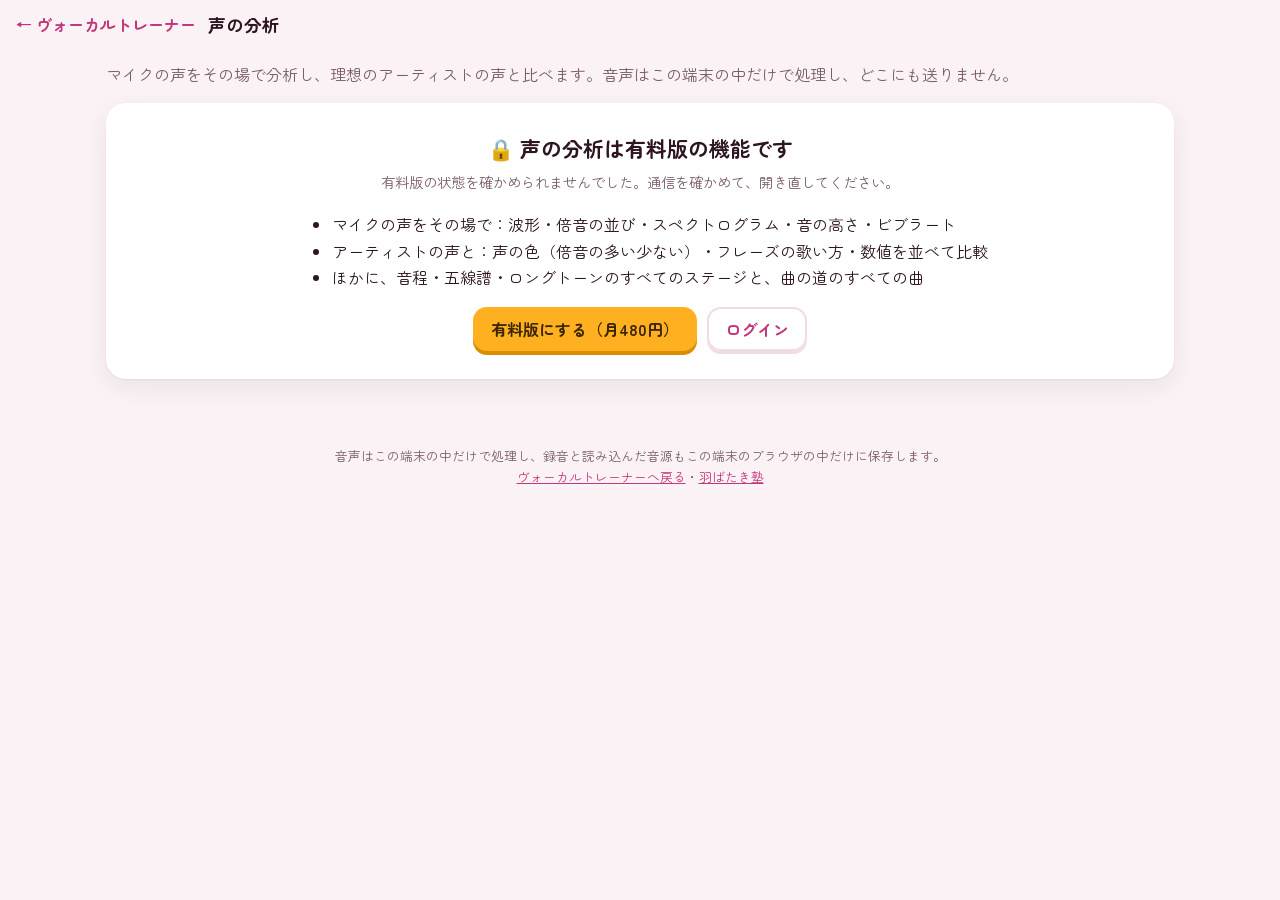
==== analyzer/index.html @ 4ff5904a "feat: 声の分析ページ（有料版）を追加 - マイクの声をその場で：波形・倍音の並び・スペクトログラム・音の高さ・明るさ・響き・倍音のきれいさ・ビブラート - アーティストの音源と自分の録音を比べる" ====
<!doctype html>
<html lang="ja">
<head>
<meta charset="utf-8">
<meta name="viewport" content="width=device-width, initial-scale=1">
<title>声の分析｜ヴォーカルトレーナー</title>
<meta name="description" content="マイクの声をその場で分析（波形・倍音・スペクトログラム・音の高さ・ビブラート）し、理想のアーティストの声と比べられます。音声はこの端末の中だけで処理します。">
<link rel="canonical" href="https://vocal-trainer.habatakijuku.com/analyzer/">
<meta name="robots" content="noindex">
<link rel="icon" href="data:image/svg+xml,%3Csvg xmlns='http://www.w3.org/2000/svg' viewBox='0 0 40 40'%3E%3Crect width='40' height='40' rx='12' fill='%23c2367a'/%3E%3Crect x='15' y='7' width='10' height='17' rx='5' fill='%23fff'/%3E%3Cpath d='M11 19a9 9 0 0 0 18 0M20 28v5M15 33h10' fill='none' stroke='%23fff' stroke-width='2.6' stroke-linecap='round'/%3E%3C/svg%3E">
<link rel="preconnect" href="https://fonts.googleapis.com">
<link href="https://fonts.googleapis.com/css2?family=Zen+Maru+Gothic:wght@500;700&display=swap" rel="stylesheet">
<style>
:root {
  --bg: #fbf2f6; --paper: #fff; --ink: #2d1622; --muted: #7a5d6b; --line: #f0dce6;
  --accent: #c2367a; --accent-dark: #93205a; --accent-soft: #fbe5ef; --accent-bright: #ff7ab8;
  --gold: #ffb020; --gold-dark: #d98e00; --ok: #16a34a; --ng: #e5484d;
  --panel: #1b0d15; --panel2: #2b1521; --pink: #ff7ab8; --cyan: #5ad1e6; --p-ink: #fff1f7; --p-muted: #c5a2b4;
  --shadow: 0 1px 2px rgba(45, 22, 34, .06), 0 8px 24px rgba(45, 22, 34, .07);
}
* { box-sizing: border-box; }
body { margin: 0; background: var(--bg); color: var(--ink); font-family: "Zen Maru Gothic", "Hiragino Maru Gothic ProN", "Yu Gothic", sans-serif; font-size: 16px; line-height: 1.65; overflow-x: hidden; }
a { color: var(--accent); }
[hidden] { display: none !important; }
button { font: inherit; font-weight: 700; cursor: pointer; border: 0; color: #fff; background: var(--accent); border-radius: 14px; padding: 9px 18px; box-shadow: 0 4px 0 var(--accent-dark); transition: transform .06s, box-shadow .06s; }
button:active:not(:disabled) { transform: translateY(3px); box-shadow: 0 1px 0 var(--accent-dark); }
button:disabled { opacity: .5; cursor: not-allowed; }
button.ghost { background: var(--paper); color: var(--accent); box-shadow: 0 0 0 2px var(--line) inset, 0 3px 0 var(--line); }
button.gold { background: var(--gold); color: #3a2600; box-shadow: 0 4px 0 var(--gold-dark); }
button.rec { background: var(--ng); box-shadow: 0 4px 0 #a62d31; }
button:focus-visible, select:focus-visible, input:focus-visible { outline: 3px solid var(--gold); outline-offset: 2px; }
select, input[type="number"], input[type="text"] { font: inherit; padding: 7px 10px; border-radius: 12px; border: 2px solid var(--line); background: #fff; color: var(--ink); }
input[type="range"] { accent-color: var(--accent); }
.topbar { position: sticky; top: 0; z-index: 20; display: flex; align-items: center; gap: 12px; padding: 10px 16px; background: rgba(251, 242, 246, .92); backdrop-filter: blur(10px); }
.topbar a.back { text-decoration: none; font-weight: 700; }
.topbar h1 { margin: 0; font-size: 1.1rem; flex: 1; }
.page { max-width: 1100px; margin: 0 auto; padding: 8px 16px 40px; }
.lead { color: var(--muted); margin: 4px 0 16px; }
.card { background: var(--paper); border-radius: 20px; box-shadow: var(--shadow); padding: 16px; margin-bottom: 16px; }
.card h2 { margin: 0 0 4px; font-size: 1.15rem; }
.card > p { margin: 0 0 10px; font-size: .9rem; color: var(--muted); }
.row { display: flex; gap: 10px; flex-wrap: wrap; align-items: center; }
.note { font-size: .82rem; color: var(--muted); margin: 6px 0 0; }
.warn { background: #fff7e0; border-radius: 12px; padding: 8px 12px; font-size: .86rem; }
/* 黒い計器の面 */
.dark { background: var(--panel); color: var(--p-ink); border-radius: 18px; padding: 12px; }
.grid2 { display: grid; grid-template-columns: minmax(0, 1fr) minmax(0, 1fr); gap: 12px; }
@media (max-width: 760px) { .grid2 { grid-template-columns: minmax(0, 1fr); } }
.viz { background: var(--panel2); border-radius: 14px; padding: 8px 10px 10px; min-width: 0; }
.viz h3 { margin: 0 0 4px; font-size: .9rem; display: flex; gap: 8px; align-items: baseline; }
.viz h3 small { font-weight: 500; color: var(--p-muted); font-size: .76rem; }
.viz canvas { width: 100%; height: 170px; display: block; border-radius: 8px; background: #12070d; }
.viz.tall canvas { height: 220px; }
.metrics { display: grid; grid-template-columns: repeat(6, minmax(0, 1fr)); gap: 8px; margin-top: 12px; }
@media (max-width: 900px) { .metrics { grid-template-columns: repeat(3, minmax(0, 1fr)); } }
@media (max-width: 480px) { .metrics { grid-template-columns: repeat(2, minmax(0, 1fr)); } }
.m { background: var(--panel2); border-radius: 12px; padding: 8px 10px; }
.m b { display: block; font-size: 1.35rem; font-variant-numeric: tabular-nums; line-height: 1.2; }
.m span { font-size: .78rem; color: var(--p-muted); display: block; }
.m small { font-size: .72rem; color: var(--p-muted); }
.live-bar { display: flex; gap: 10px; align-items: center; flex-wrap: wrap; margin-bottom: 10px; }
.live-bar .st { font-size: .85rem; color: var(--p-muted); }
.clips { display: grid; gap: 6px; margin-top: 8px; }
.clip { display: flex; gap: 8px; align-items: center; background: var(--bg); border-radius: 12px; padding: 6px 10px; font-size: .9rem; }
.clip.on { box-shadow: 0 0 0 2px var(--accent) inset; }
.clip .nm { flex: 1; min-width: 0; overflow: hidden; text-overflow: ellipsis; white-space: nowrap; }
.clip button { padding: 4px 10px; font-size: .82rem; border-radius: 10px; box-shadow: none; }
.overview { width: 100%; height: 90px; display: block; border-radius: 10px; background: #12070d; cursor: crosshair; touch-action: none; }
.sel-row { display: flex; gap: 8px; align-items: center; flex-wrap: wrap; margin-top: 8px; font-size: .9rem; }
.sel-row input[type="number"] { width: 90px; }
.tbl-wrap { overflow-x: auto; margin-top: 12px; }
@media (max-width: 560px) { table.cmp td.num { white-space: normal; } table.cmp { font-size: .84rem; } }
table.cmp { width: 100%; border-collapse: collapse; font-size: .92rem; }
table.cmp th, table.cmp td { padding: 7px 8px; border-bottom: 1px solid var(--line); text-align: left; vertical-align: top; }
table.cmp td.num { font-variant-numeric: tabular-nums; white-space: nowrap; }
table.cmp .me { color: var(--accent); font-weight: 700; }
table.cmp .ar { color: #0f7f93; font-weight: 700; }
.legend { display: flex; gap: 14px; font-size: .82rem; color: var(--p-muted); margin-top: 6px; flex-wrap: wrap; }
.legend i { display: inline-block; width: 18px; height: 4px; border-radius: 2px; vertical-align: middle; margin-right: 4px; }
.bands { display: grid; grid-template-columns: repeat(4, minmax(0, 1fr)); gap: 8px; margin-top: 10px; }
@media (max-width: 560px) { .bands { grid-template-columns: repeat(2, minmax(0, 1fr)); } }
.band { background: var(--panel2); border-radius: 12px; padding: 8px 10px; font-size: .82rem; color: var(--p-muted); }
.band b { display: block; color: var(--p-ink); font-size: 1rem; }
.gate { text-align: center; padding: 28px 16px; }
.gate h2 { font-size: 1.3rem; }
.gate ul { text-align: left; display: inline-block; margin: 8px 0 16px; }
.busy { font-size: .9rem; color: var(--muted); }
footer { text-align: center; font-size: .8rem; color: var(--muted); padding: 10px 16px 40px; }
</style>
</head>
<body>
<header class="topbar">
  <a class="back" href="/">← ヴォーカルトレーナー</a>
  <h1>声の分析</h1>
</header>

<main class="page">
  <p class="lead">マイクの声をその場で分析し、理想のアーティストの声と比べます。音声はこの端末の中だけで処理し、どこにも送りません。</p>

  <!-- 有料版の案内（有料版でないとき） -->
  <section id="gate" class="card gate" hidden>
    <h2>🔒 声の分析は有料版の機能です</h2>
    <p id="gateMsg">有料版（月480円）にすると使えます。</p>
    <ul>
      <li>マイクの声をその場で：波形・倍音の並び・スペクトログラム・音の高さ・ビブラート</li>
      <li>アーティストの声と：声の色（倍音の多い少ない）・フレーズの歌い方・数値を並べて比較</li>
      <li>ほかに、音程・五線譜・ロングトーンのすべてのステージと、曲の道のすべての曲</li>
    </ul>
    <div class="row" style="justify-content:center">
      <button type="button" class="gold" id="gateBuy">有料版にする（月480円）</button>
      <button type="button" class="ghost" id="gateLogin">ログイン</button>
    </div>
  </section>

  <div id="tools" hidden>
    <!-- ① その場の分析 -->
    <section class="card">
      <h2>① 自分の声をその場で見る</h2>
      <p>「あー」と伸ばしたり、歌ったりしてみてください。ヘッドホンを使うと、ほかの音を拾いにくくなります。</p>
      <div class="dark">
        <div class="live-bar">
          <button type="button" id="micBtn">🎤 マイクをオンにする</button>
          <button type="button" class="ghost" id="freezeBtn" disabled>⏸ 止めて見る</button>
          <span class="st" id="micSt">マイクはオフです</span>
        </div>
        <div class="grid2">
          <div class="viz"><h3>波形 <small>声の揺れそのもの。ギザギザが細かいほど倍音や息が多い</small></h3><canvas id="cvWave"></canvas></div>
          <div class="viz"><h3>倍音の並び（スペクトル） <small>山が倍音。高い側の山が強いほど明るい声</small></h3><canvas id="cvSpec"></canvas></div>
          <div class="viz"><h3>スペクトログラム <small>横が時間、縦が高さ。明るい線が倍音</small></h3><canvas id="cvGram"></canvas></div>
          <div class="viz"><h3>音の高さ <small>直近8秒。波打っていればビブラート</small></h3><canvas id="cvPitch"></canvas></div>
        </div>
        <div class="metrics">
          <div class="m"><span>音の高さ</span><b id="mPitch">—</b><small id="mPitchSub">&nbsp;</small></div>
          <div class="m"><span>明るさ</span><b id="mCent">—</b><small>倍音の重心（Hz）</small></div>
          <div class="m"><span>響き</span><b id="mRing">—</b><small>2〜4kHz の強さ（dB）</small></div>
          <div class="m"><span>倍音のきれいさ</span><b id="mHnr">—</b><small>低いほど息っぽい（dB）</small></div>
          <div class="m"><span>声の大きさ</span><b id="mLoud">—</b><small>dB（0が最大）</small></div>
          <div class="m"><span>ビブラート</span><b id="mVib">—</b><small id="mVibSub">伸ばした音で測ります</small></div>
        </div>
      </div>
      <p class="note">「響き」は、歌声が伴奏に負けずに通る成分（歌い手のフォルマント）の目安です。「倍音のきれいさ」は、声のうち規則正しい振動と雑音の比で、息が多いと下がります。</p>
    </section>

    <!-- ② 比べる -->
    <section class="card">
      <h2>② アーティストの声と比べる</h2>
      <p>同じフレーズを、アーティストの音源と自分の録音で比べます。</p>
      <p class="warn">伴奏が入った曲のままだと、楽器の音も一緒に分析されて正しく比べられません。<b>ボーカルだけの音源</b>（アカペラや、ボーカルを抜き出したもの）を使ってください。</p>
      <div class="grid2" style="margin-top:12px">
        <div>
          <h3 style="margin:0 0 6px;font-size:1rem">🎧 アーティストの音源</h3>
          <div class="row">
            <label class="ghost" style="display:inline-block"><input type="file" id="artistFile" accept="audio/*" hidden><span class="pick" role="button" tabindex="0" id="artistPick">音源ファイルを読み込む</span></label>
          </div>
          <div id="artistList" class="clips"></div>
        </div>
        <div>
          <h3 style="margin:0 0 6px;font-size:1rem">🎤 自分の声</h3>
          <div class="row">
            <button type="button" class="rec" id="recBtn">● 録音する</button>
            <label><input type="file" id="meFile" accept="audio/*" hidden><span class="pick" role="button" tabindex="0" id="mePick">ファイルから</span></label>
            <span class="busy" id="recSt"></span>
          </div>
          <div id="meList" class="clips"></div>
        </div>
      </div>

      <div id="selBox" hidden style="margin-top:14px">
        <h3 style="margin:0 0 6px;font-size:1rem">比べる区間 <small id="selName" style="color:var(--muted);font-weight:500"></small></h3>
        <canvas id="cvOver" class="overview"></canvas>
        <div class="sel-row">
          <span>はじめ</span><input type="number" id="selStart" min="0" step="0.1" value="0"> 秒
          <span>長さ</span><input type="number" id="selLen" min="1" max="30" step="0.5" value="10"> 秒
          <button type="button" class="ghost" id="selPlay">▶ 区間を聞く</button>
          <span class="busy">図をドラッグしても選べます（30秒まで）</span>
        </div>
      </div>

      <div class="row" style="margin-top:14px">
        <button type="button" class="gold" id="cmpBtn" disabled>比べる</button>
        <span class="busy" id="cmpSt">アーティストの音源と、自分の声を1つずつ選んでください。</span>
      </div>

      <div id="result" hidden style="margin-top:14px">
        <div class="dark">
          <div class="viz tall"><h3>声の色（平均の倍音の並び） <small>どの高さの成分が多いか。形が似ているほど声の色が近い</small></h3><canvas id="cvLtas"></canvas>
            <div class="legend"><span><i style="background:var(--pink)"></i>自分</span><span><i style="background:var(--cyan)"></i>アーティスト</span></div>
          </div>
          <div class="bands" id="bands"></div>
          <div class="viz tall" style="margin-top:12px"><h3>フレーズの歌い方（音の高さ） <small>しゃくり・ビブラート・音の入り方の違い</small></h3><canvas id="cvCmpPitch"></canvas>
            <div class="legend"><span><i style="background:var(--pink)"></i>自分</span><span><i style="background:var(--cyan)"></i>アーティスト</span></div>
            <div class="sel-row" style="color:var(--p-ink)">
              <span>高さ</span>
              <select id="alignSel">
                <option value="octave">オクターブをそろえる</option>
                <option value="none">そのまま</option>
                <option value="median">高さをすべてそろえる</option>
              </select>
              <span>自分をずらす</span><input type="range" id="offsetIn" min="-2000" max="2000" step="20" value="0"><span id="offsetSt">0.00 秒</span>
              <button type="button" class="ghost" id="playMe">▶ 自分</button>
              <button type="button" class="ghost" id="playAr">▶ アーティスト</button>
            </div>
          </div>
        </div>
        <div class="tbl-wrap"><table class="cmp">
          <thead><tr><th>項目</th><th class="me">自分</th><th class="ar">アーティスト</th><th>見方</th></tr></thead>
          <tbody id="cmpRows"></tbody>
        </table></div>
      </div>
    </section>
  </div>
</main>

<footer>音声はこの端末の中だけで処理し、録音と読み込んだ音源もこの端末のブラウザの中だけに保存します。<br><a href="/">ヴォーカルトレーナーへ戻る</a>・<a href="https://habatakijuku.com/">羽ばたき塾</a></footer>

<script>
'use strict';
const $ = (id) => document.getElementById(id);
const NAMES = ['ド', 'ド♯', 'レ', 'レ♯', 'ミ', 'ファ', 'ファ♯', 'ソ', 'ソ♯', 'ラ', 'ラ♯', 'シ'];
const noteName = (m) => { const r = Math.round(m); return `${NAMES[((r % 12) + 12) % 12]}${Math.floor(r / 12) - 1}`; };
const hzToMidi = (f) => 69 + 12 * Math.log2(f / 440);
const mean = (a) => (a.length ? a.reduce((x, y) => x + y, 0) / a.length : 0);
const median = (a) => { if (!a.length) return NaN; const b = [...a].sort((x, y) => x - y); const n = b.length; return n % 2 ? b[(n - 1) / 2] : (b[n / 2 - 1] + b[n / 2]) / 2; };
const clamp = (x, a, b) => Math.max(a, Math.min(b, x));
const db = (p) => 10 * Math.log10(Math.max(p, 1e-12));

// ================= 信号処理（その場の分析と、ファイルの分析で共通） =================
const FMIN = 70;
const FMAX = 1100;
const GATE_DB = -50; // これより小さい音は声とみなさない
// 2つずつ平均して標本化の速さを半分にする（音の高さを測るのを軽くする）
const halve = (x) => { const y = new Float32Array(x.length >> 1); for (let i = 0; i < y.length; i++) y[i] = (x[2 * i] + x[2 * i + 1]) / 2; return y; };
// YIN 法：基本周波数と、周期性の弱さ（0=きれいな周期、1=雑音）
const yin = (x, sr) => {
  const W = x.length >> 1;
  const tMin = Math.floor(sr / FMAX);
  const tMax = Math.min(W - 1, Math.ceil(sr / FMIN));
  const d = new Float32Array(tMax + 2);
  for (let t = 1; t <= tMax + 1; t++) {
    let s = 0;
    for (let i = 0; i < W; i++) { const v = x[i] - x[i + t]; s += v * v; }
    d[t] = s;
  }
  let run = 0;
  const cm = new Float32Array(tMax + 2);
  cm[0] = 1;
  for (let t = 1; t <= tMax + 1; t++) { run += d[t]; cm[t] = run ? (d[t] * t) / run : 1; }
  let tau = -1;
  for (let t = tMin; t <= tMax; t++) {
    if (cm[t] < 0.15) { while (t + 1 <= tMax && cm[t + 1] < cm[t]) t++; tau = t; break; }
  }
  if (tau < 0) {
    let best = tMin;
    for (let t = tMin; t <= tMax; t++) if (cm[t] < cm[best]) best = t;
    if (cm[best] > 0.35) return { f0: 0, aper: Math.min(1, cm[best]) };
    tau = best;
  }
  const a = cm[tau - 1] ?? cm[tau];
  const c = cm[tau + 1] ?? cm[tau];
  const den = a - 2 * cm[tau] + c;
  const shift = den ? clamp((a - c) / (2 * den), -1, 1) : 0;
  return { f0: sr / (tau + shift), aper: clamp(cm[tau], 1e-4, 1) };
};
const hnrOf = (aper) => clamp(10 * Math.log10((1 - aper) / aper), -5, 40);
const rmsDb = (x) => { let s = 0; for (let i = 0; i < x.length; i++) s += x[i] * x[i]; return db(s / x.length); };

// 高速フーリエ変換（長さは2のべき）
const fft = (re, im) => {
  const n = re.length;
  for (let i = 1, j = 0; i < n; i++) {
    let bit = n >> 1;
    for (; j & bit; bit >>= 1) j ^= bit;
    j ^= bit;
    if (i < j) { [re[i], re[j]] = [re[j], re[i]]; [im[i], im[j]] = [im[j], im[i]]; }
  }
  for (let len = 2; len <= n; len <<= 1) {
    const ang = (-2 * Math.PI) / len;
    const wr = Math.cos(ang);
    const wi = Math.sin(ang);
    for (let i = 0; i < n; i += len) {
      let cr = 1;
      let ci = 0;
      for (let k = 0; k < len / 2; k++) {
        const ar = re[i + k + len / 2] * cr - im[i + k + len / 2] * ci;
        const ai = re[i + k + len / 2] * ci + im[i + k + len / 2] * cr;
        re[i + k + len / 2] = re[i + k] - ar; im[i + k + len / 2] = im[i + k] - ai;
        re[i + k] += ar; im[i + k] += ai;
        const t = cr * wr - ci * wi; ci = cr * wi + ci * wr; cr = t;
      }
    }
  }
};
const hannCache = new Map();
const hann = (n) => { if (!hannCache.has(n)) hannCache.set(n, Float32Array.from({ length: n }, (_, i) => 0.5 - 0.5 * Math.cos((2 * Math.PI * i) / (n - 1)))); return hannCache.get(n); };
const powerSpectrum = (x) => {
  const n = x.length;
  const w = hann(n);
  const re = new Float32Array(n);
  const im = new Float32Array(n);
  for (let i = 0; i < n; i++) re[i] = x[i] * w[i];
  fft(re, im);
  const p = new Float32Array(n / 2);
  for (let i = 0; i < n / 2; i++) p[i] = (re[i] * re[i] + im[i] * im[i]) / n;
  return p;
};
// 倍音の並びから：明るさ（重心）と響き（2〜4kHz と 80Hz〜2kHz の比）
const bandSum = (p, binHz, lo, hi) => { let s = 0; for (let i = Math.max(1, Math.floor(lo / binHz)); i <= Math.min(p.length - 1, Math.ceil(hi / binHz)); i++) s += p[i]; return s; };
const spectralMetrics = (p, binHz) => {
  let s = 0;
  let sw = 0;
  for (let i = Math.floor(80 / binHz); i <= Math.min(p.length - 1, Math.ceil(8000 / binHz)); i++) { s += p[i]; sw += p[i] * i * binHz; }
  return { centroid: s ? sw / s : 0, ring: db(bandSum(p, binHz, 2000, 4000)) - db(bandSum(p, binHz, 80, 2000)) };
};
// ビブラート：伸ばした音（窓の中で高さのゆっくりした動きが1半音以内）の、揺れの速さ（Hz）と深さ（±セント）
const vibratoOf = (ts, ms) => {
  if (ms.length < 20) return null;
  const dur = ts[ts.length - 1] - ts[0];
  if (dur < 0.8) return null;
  const c = ms.map((m) => m * 100);
  // 0.25秒の移動平均で「ゆっくりした動き」を取り、残りを揺れとみなす
  const trend = c.map((_, i) => { const t0 = ts[i]; const w = []; for (let j = 0; j < c.length; j++) if (Math.abs(ts[j] - t0) <= 0.125) w.push(c[j]); return mean(w); });
  if (Math.max(...trend) - Math.min(...trend) > 100) return null;
  const r = c.map((v, i) => v - trend[i]);
  let z = 0;
  for (let i = 1; i < r.length; i++) if ((r[i - 1] < 0) !== (r[i] < 0)) z++;
  const rate = z / 2 / dur;
  const depth = Math.sqrt(2) * Math.sqrt(mean(r.map((v) => v * v)));
  if (rate < 3 || rate > 9 || depth < 12) return { rate: 0, depth: 0, none: true };
  return { rate, depth };
};

// ================= ファイル・録音の分析 =================
const HOP_S = 0.023;
const analyzeSamples = async (x, sr, onProgress) => {
  const N = sr > 32000 ? 4096 : 2048;
  const hop = Math.round(HOP_S * sr);
  const half = sr > 32000;
  const ts = [];
  const f0 = [];
  const out = { ts, f0, hnr: [], cent: [], ring: [], loud: [] };
  const ltas = new Float64Array(N / 2);
  let voicedN = 0;
  const binHz = sr / N;
  for (let s = 0, k = 0; s + N <= x.length; s += hop, k++) {
    const frame = x.subarray(s, s + N);
    const l = rmsDb(frame);
    const t = (s + N / 2) / sr;
    let pitch = null;
    let h = null;
    if (l > GATE_DB) {
      const y = half ? halve(frame) : frame;
      const r = yin(y, half ? sr / 2 : sr);
      if (r.f0) { pitch = hzToMidi(r.f0); h = hnrOf(r.aper); }
    }
    ts.push(t); f0.push(pitch); out.hnr.push(h); out.loud.push(l);
    if (pitch != null) {
      const p = powerSpectrum(frame);
      const m = spectralMetrics(p, binHz);
      out.cent.push(m.centroid); out.ring.push(m.ring);
      for (let i = 0; i < p.length; i++) ltas[i] += p[i];
      voicedN++;
    }
    if (k % 40 === 0) { onProgress?.(s / x.length); await new Promise((r) => setTimeout(r)); }
  }
  for (let i = 0; i < ltas.length; i++) ltas[i] /= Math.max(1, voicedN);
  // ビブラート：1.2秒の窓を0.3秒ずつずらし、伸ばした音の窓だけで測る
  const vib = [];
  let sustained = 0;
  const step = Math.round(0.3 / HOP_S);
  const win = Math.round(1.2 / HOP_S);
  for (let i = 0; i + win <= f0.length; i += step) {
    const seg = f0.slice(i, i + win);
    if (seg.some((v) => v == null)) continue;
    const v = vibratoOf(ts.slice(i, i + win), seg);
    if (!v) continue;
    sustained++;
    if (!v.none) vib.push(v);
  }
  const voiced = f0.filter((v) => v != null);
  return {
    ...out, ltas, binHz, voicedRatio: voiced.length / Math.max(1, f0.length),
    summary: {
      median: median(voiced),
      low: voiced.length ? [...voiced].sort((a, b) => a - b)[Math.floor(voiced.length * 0.05)] : NaN,
      high: voiced.length ? [...voiced].sort((a, b) => a - b)[Math.floor(voiced.length * 0.95)] : NaN,
      centroid: median(out.cent),
      ring: median(out.ring),
      hnr: median(out.hnr.filter((v) => v != null)),
      loud: median(out.loud.filter((_, i) => f0[i] != null)),
      vibRate: vib.length ? mean(vib.map((v) => v.rate)) : NaN,
      vibDepth: vib.length ? mean(vib.map((v) => v.depth)) : NaN,
      vibShare: sustained ? vib.length / sustained : NaN,
    },
  };
};

// ================= 音声 =================
let actx = null;
const audio = () => { if (!actx) actx = new (window.AudioContext || window.webkitAudioContext)(); if (actx.state === 'suspended') actx.resume(); return actx; };
const toMono = (buf) => {
  const n = buf.length;
  const out = new Float32Array(n);
  for (let c = 0; c < buf.numberOfChannels; c++) { const d = buf.getChannelData(c); for (let i = 0; i < n; i++) out[i] += d[i] / buf.numberOfChannels; }
  return out;
};
let playing = null;
const playSamples = (x, sr) => {
  const ctx = audio();
  if (playing) { try { playing.stop(); } catch (e) { console.warn(e); } playing = null; }
  const b = ctx.createBuffer(1, x.length, sr);
  b.copyToChannel(x, 0);
  const src = ctx.createBufferSource();
  src.buffer = b;
  src.connect(ctx.destination);
  src.start();
  playing = src;
};

// ================= 描画の道具 =================
const fitCanvas = (cv) => {
  const dpr = window.devicePixelRatio || 1;
  const w = cv.clientWidth;
  const h = cv.clientHeight;
  if (cv.width !== Math.round(w * dpr) || cv.height !== Math.round(h * dpr)) { cv.width = Math.round(w * dpr); cv.height = Math.round(h * dpr); }
  const g = cv.getContext('2d');
  g.setTransform(dpr, 0, 0, dpr, 0, 0);
  return { g, w, h };
};
const F_LO = 60;
const F_HI = 8000;
const xOfHz = (f, w) => (Math.log(f / F_LO) / Math.log(F_HI / F_LO)) * w;
const gridFreq = (g, w, h) => {
  g.font = '10px sans-serif';
  g.fillStyle = 'rgba(255,241,247,.45)';
  g.strokeStyle = 'rgba(255,255,255,.08)';
  [100, 200, 500, 1000, 2000, 4000].forEach((f) => {
    const x = xOfHz(f, w);
    g.beginPath(); g.moveTo(x, 0); g.lineTo(x, h); g.stroke();
    g.fillText(f >= 1000 ? `${f / 1000}k` : `${f}`, x + 2, h - 3);
  });
};
const PINK = '#ff7ab8';
const CYAN = '#5ad1e6';

// ================= ① その場の分析 =================
const live = { on: false, frozen: false, stream: null, an: null, td: null, fd: null, hist: [], ema: {}, raf: 0, lastT: 0 };
const startMic = async () => {
  if (live.on) return true;
  if (!navigator.mediaDevices?.getUserMedia) { $('micSt').textContent = 'このブラウザではマイクを使えません。'; return false; }
  try {
    live.stream = await navigator.mediaDevices.getUserMedia({ audio: { echoCancellation: false, noiseSuppression: false, autoGainControl: false } });
  } catch (e) {
    console.warn('マイクを使えませんでした', e);
    $('micSt').textContent = e && e.name === 'NotAllowedError' ? 'マイクが許可されていません。アドレスバーの鍵のマークから許可してください。' : 'マイクを使えませんでした。';
    return false;
  }
  const ctx = audio();
  live.an = ctx.createAnalyser();
  live.an.fftSize = 4096;
  live.an.smoothingTimeConstant = 0;
  ctx.createMediaStreamSource(live.stream).connect(live.an);
  live.td = new Float32Array(live.an.fftSize);
  live.fd = new Float32Array(live.an.frequencyBinCount);
  live.on = true;
  $('micBtn').textContent = '🎤 マイク オン';
  $('micBtn').disabled = true;
  $('freezeBtn').disabled = false;
  $('micSt').textContent = '声を待っています';
  live.raf = requestAnimationFrame(liveTick);
  return true;
};
const setM = (id, v) => { const el = $(id); if (el.textContent !== v) el.textContent = v; };
const smooth = (k, v, a = 0.25) => { if (v == null || !Number.isFinite(v)) return live.ema[k]; live.ema[k] = live.ema[k] == null ? v : live.ema[k] + a * (v - live.ema[k]); return live.ema[k]; };
const liveTick = () => {
  live.raf = requestAnimationFrame(liveTick);
  if (live.frozen) return;
  const now = performance.now() / 1000;
  const sr = actx.sampleRate;
  live.an.getFloatTimeDomainData(live.td);
  live.an.getFloatFrequencyData(live.fd);
  const l = rmsDb(live.td);
  let pitch = null;
  let h = null;
  if (l > GATE_DB) {
    const r = yin(halve(live.td), sr / 2);
    if (r.f0) { pitch = hzToMidi(r.f0); h = hnrOf(r.aper); }
  }
  live.hist.push({ t: now, m: pitch });
  while (live.hist.length && live.hist[0].t < now - 8) live.hist.shift();
  const binHz = sr / live.an.fftSize;
  const p = Float32Array.from(live.fd, (d) => 10 ** (d / 10));
  drawWave(live.td);
  drawSpec([{ p, binHz, color: PINK }], $('cvSpec'), true);
  drawGram(p, binHz);
  drawPitchLive();
  // 数値
  setM('mLoud', l > -100 ? `${Math.round(l)}` : '—');
  if (pitch != null) {
    const m = spectralMetrics(p, binHz);
    setM('mPitch', noteName(pitch));
    const c = Math.round((pitch - Math.round(pitch)) * 100);
    setM('mPitchSub', `${c >= 0 ? '+' : '−'}${Math.abs(c)}セント・${Math.round(440 * 2 ** ((pitch - 69) / 12))}Hz`);
    setM('mCent', `${Math.round(smooth('cent', m.centroid))}`);
    setM('mRing', `${smooth('ring', m.ring).toFixed(1)}`);
    setM('mHnr', `${smooth('hnr', h).toFixed(1)}`);
    $('micSt').textContent = '分析しています';
  } else {
    setM('mPitch', '—');
    setM('mPitchSub', ' ');
  }
  if (now - live.lastT > 0.25) {
    live.lastT = now;
    const seg = live.hist.filter((x) => x.t > now - 1.5);
    const v = seg.length > 20 && seg.every((x) => x.m != null) ? vibratoOf(seg.map((x) => x.t), seg.map((x) => x.m)) : null;
    if (v && !v.none) { setM('mVib', `${v.rate.toFixed(1)}Hz`); setM('mVibSub', `深さ ±${Math.round(v.depth)}セント`); }
    else if (v) { setM('mVib', 'なし'); setM('mVibSub', 'まっすぐな声'); }
    else { setM('mVib', '—'); setM('mVibSub', '伸ばした音で測ります'); }
  }
};
const drawWave = (x) => {
  const { g, w, h } = fitCanvas($('cvWave'));
  g.clearRect(0, 0, w, h);
  g.strokeStyle = 'rgba(255,255,255,.12)';
  g.beginPath(); g.moveTo(0, h / 2); g.lineTo(w, h / 2); g.stroke();
  // 上向きにゼロを横切るところから描くと、波形が止まって見える
  let s = 0;
  for (let i = 1; i < x.length / 2; i++) if (x[i - 1] < 0 && x[i] >= 0) { s = i; break; }
  const n = Math.min(1200, x.length - s);
  let peak = 0.05;
  for (let i = 0; i < n; i++) peak = Math.max(peak, Math.abs(x[s + i]));
  g.strokeStyle = PINK;
  g.lineWidth = 1.6;
  g.beginPath();
  for (let i = 0; i < n; i++) { const px = (i / n) * w; const py = h / 2 - (x[s + i] / peak) * (h / 2 - 6); if (i) g.lineTo(px, py); else g.moveTo(px, py); }
  g.stroke();
  g.fillStyle = 'rgba(255,241,247,.45)';
  g.font = '10px sans-serif';
  g.fillText(`${Math.round((n / actx.sampleRate) * 1000)}ミリ秒分（大きさは自動で合わせる）`, 6, 12);
};
// curves: [{ p: 強さ（パワー）, binHz, color }]、norm: それぞれ最大を0dBに
const drawSpec = (curves, cv, live = false, range = 70) => {
  const { g, w, h } = fitCanvas(cv);
  g.clearRect(0, 0, w, h);
  gridFreq(g, w, h);
  curves.forEach(({ p, binHz, color, fill }) => {
    let mx = -Infinity;
    for (let i = 1; i < p.length; i++) if (i * binHz >= F_LO && i * binHz <= F_HI) mx = Math.max(mx, p[i]);
    const top = db(mx);
    g.strokeStyle = color;
    g.lineWidth = live ? 1.3 : 2;
    g.beginPath();
    let first = true;
    const pts = [];
    for (let i = 1; i < p.length; i++) {
      const f = i * binHz;
      if (f < F_LO || f > F_HI) continue;
      const y = clamp(((top - db(p[i])) / range) * h, 0, h);
      const x = xOfHz(f, w);
      pts.push([x, y]);
      if (first) { g.moveTo(x, y); first = false; } else g.lineTo(x, y);
    }
    g.stroke();
    if (fill && pts.length) {
      g.lineTo(pts[pts.length - 1][0], h); g.lineTo(pts[0][0], h); g.closePath();
      g.fillStyle = fill; g.fill();
    }
  });
};
const gramColor = (v) => { // 0..1 → 黒→紫→ピンク→黄
  const r = clamp(v * 3, 0, 1) * 255;
  const gg = clamp(v * 3 - 1.6, 0, 1) * 230;
  const b = clamp(v < 0.5 ? v * 2 : 2 - v * 2.2, 0.15, 1) * 200;
  return [r, gg, b];
};
let gramImg = null;
const drawGram = (p, binHz) => {
  const cv = $('cvGram');
  const dpr = window.devicePixelRatio || 1;
  const W = Math.round(cv.clientWidth * dpr);
  const H = Math.round(cv.clientHeight * dpr);
  if (cv.width !== W || cv.height !== H) { cv.width = W; cv.height = H; gramImg = null; }
  const g = cv.getContext('2d');
  g.setTransform(1, 0, 0, 1, 0, 0);
  const cw = Math.max(1, Math.round(2 * dpr));
  g.drawImage(cv, -cw, 0);
  if (!gramImg || gramImg.height !== H) gramImg = g.createImageData(cw, H);
  const d = gramImg.data;
  let mx = 1e-12;
  for (let i = 1; i < p.length; i++) mx = Math.max(mx, p[i]);
  for (let y = 0; y < H; y++) {
    // 下が低い音。縦は対数（60Hz〜8kHz）
    const f = F_LO * (F_HI / F_LO) ** (1 - y / H);
    const v = clamp((db(p[Math.round(f / binHz)] ?? 0) - db(mx) + 70) / 70, 0, 1);
    const [r, gg, b] = gramColor(v);
    for (let x = 0; x < cw; x++) { const o = (y * cw + x) * 4; d[o] = r; d[o + 1] = gg; d[o + 2] = b; d[o + 3] = 255; }
  }
  g.putImageData(gramImg, W - cw, 0);
};
// 音の高さの線（ts: 秒、ms: MIDI か null）
const drawPitchLines = (cv, lines, { span = null, lo = null, hi = null } = {}) => {
  const { g, w, h } = fitCanvas(cv);
  g.clearRect(0, 0, w, h);
  const all = lines.flatMap((l) => l.ms.filter((m) => m != null).map((m) => m + (l.shift ?? 0)));
  const t0 = span ? span[0] : Math.min(...lines.map((l) => l.ts[0] ?? 0));
  const t1 = span ? span[1] : Math.max(...lines.map((l) => l.ts[l.ts.length - 1] ?? 1));
  let bot = lo ?? (all.length ? Math.floor(Math.min(...all)) - 2 : 55);
  let top = hi ?? (all.length ? Math.ceil(Math.max(...all)) + 2 : 72);
  if (top - bot < 12) { const c = (top + bot) / 2; bot = c - 6; top = c + 6; }
  const yOf = (m) => h - ((m - bot) / (top - bot)) * h;
  const xOf = (t) => ((t - t0) / Math.max(1e-6, t1 - t0)) * w;
  g.font = '10px sans-serif';
  for (let m = Math.ceil(bot); m <= top; m++) {
    const nat = [0, 2, 4, 5, 7, 9, 11].includes(((m % 12) + 12) % 12);
    if (!nat) continue;
    g.strokeStyle = m % 12 === 0 ? 'rgba(255,255,255,.18)' : 'rgba(255,255,255,.06)';
    g.beginPath(); g.moveTo(0, yOf(m)); g.lineTo(w, yOf(m)); g.stroke();
    if (top - bot <= 30 || m % 12 === 0) { g.fillStyle = 'rgba(255,241,247,.45)'; g.fillText(noteName(m), 3, yOf(m) - 2); }
  }
  lines.forEach(({ ts, ms, color, shift = 0, dt = 0 }) => {
    g.strokeStyle = color;
    g.lineWidth = 2.2;
    g.lineJoin = 'round';
    g.beginPath();
    let pen = false;
    for (let i = 0; i < ts.length; i++) {
      const m = ms[i];
      if (m == null || (i && ts[i] - ts[i - 1] > 0.15 && ms[i - 1] == null)) { pen = false; if (m == null) continue; }
      const x = xOf(ts[i] + dt);
      const y = yOf(m + shift);
      if (pen) g.lineTo(x, y); else { g.moveTo(x, y); pen = true; }
    }
    g.stroke();
  });
};
const drawPitchLive = () => {
  const now = performance.now() / 1000;
  drawPitchLines($('cvPitch'), [{ ts: live.hist.map((x) => x.t), ms: live.hist.map((x) => x.m), color: PINK }], { span: [now - 8, now] });
};
$('micBtn').addEventListener('click', startMic);
$('freezeBtn').addEventListener('click', () => {
  live.frozen = !live.frozen;
  $('freezeBtn').textContent = live.frozen ? '▶ 続ける' : '⏸ 止めて見る';
  $('micSt').textContent = live.frozen ? '止めています' : '分析しています';
});

// ================= 保存（この端末のブラウザの中だけ。IndexedDB） =================
const DB_NAME = 'vocalAnalyzer';
const openDb = () => new Promise((ok, ng) => {
  const r = indexedDB.open(DB_NAME, 1);
  r.onupgradeneeded = () => r.result.createObjectStore('clips', { keyPath: 'id', autoIncrement: true });
  r.onsuccess = () => ok(r.result);
  r.onerror = () => ng(r.error);
});
const tx = async (mode, fn) => {
  const d = await openDb();
  return new Promise((ok, ng) => {
    const t = d.transaction('clips', mode);
    const req = fn(t.objectStore('clips'));
    t.oncomplete = () => ok(req?.result);
    t.onerror = () => ng(t.error);
  });
};
const putClip = (c) => tx('readwrite', (s) => s.add(c));
const allClips = () => tx('readonly', (s) => s.getAll());
const delClip = (id) => tx('readwrite', (s) => s.delete(id));

// ================= ② 比べる =================
const st = { artist: null, me: null, sel: { start: 0, len: 10 }, res: null, clips: [] };
// clip: { id, kind, name, blob } → 読み込み後 { …, x, sr, dur }
const loadClip = async (c) => {
  if (c.x) return c;
  const buf = await audio().decodeAudioData(await c.blob.arrayBuffer());
  c.x = toMono(buf);
  c.sr = buf.sampleRate;
  c.dur = buf.duration;
  return c;
};
const fmtDate = (t) => { const d = new Date(t); return `${d.getMonth() + 1}/${d.getDate()} ${d.getHours()}:${String(d.getMinutes()).padStart(2, '0')}`; };
const renderClips = () => {
  ['artist', 'me'].forEach((kind) => {
    const list = st.clips.filter((c) => c.kind === kind).sort((a, b) => b.created - a.created);
    $(kind === 'artist' ? 'artistList' : 'meList').innerHTML = list.length ? list.map((c) =>
      `<div class="clip${st[kind]?.id === c.id ? ' on' : ''}"><span class="nm" title="${esc(c.name)}">${esc(c.name)}</span><small>${fmtDate(c.created)}</small>`
      + `<button type="button" class="ghost" data-pick="${c.id}">選ぶ</button><button type="button" class="ghost" data-del="${c.id}" aria-label="消す">✕</button></div>`).join('')
      : `<p class="note">${kind === 'artist' ? 'まだありません。ボーカルだけの音源を読み込んでください。' : 'まだありません。比べたいフレーズを歌って録音してください。'}</p>`;
  });
  $('cmpBtn').disabled = !(st.artist && st.me);
  $('cmpSt').textContent = st.artist && st.me ? `「${st.artist.name}」と「${st.me.name}」を比べます。` : 'アーティストの音源と、自分の声を1つずつ選んでください。';
};
const esc = (s) => String(s).replace(/[&<>"']/g, (c) => ({ '&': '&amp;', '<': '&lt;', '>': '&gt;', '"': '&quot;', "'": '&#39;' })[c]);
const refreshClips = async () => { st.clips = await allClips(); renderClips(); };
const pickClip = async (id) => {
  const c = st.clips.find((x) => x.id === id);
  if (!c) return;
  $('cmpSt').textContent = '読み込んでいます…';
  try {
    await loadClip(c);
  } catch (e) {
    console.warn('音声を読めませんでした', e);
    $('cmpSt').textContent = 'この音声ファイルは読めませんでした（mp3・wav・m4a などを使ってください）。';
    return;
  }
  st[c.kind] = c;
  if (c.kind === 'artist') { st.sel = { start: 0, len: Math.min(10, c.dur) }; showSel(); }
  renderClips();
};
const addFile = async (file, kind) => {
  if (!file) return;
  if (file.size > 60 * 1024 * 1024) { alert('ファイルが大きすぎます（60MBまで）。'); return; }
  const id = await putClip({ kind, name: file.name.replace(/\.[^.]+$/, ''), blob: file, created: Date.now() });
  await refreshClips();
  await pickClip(id);
};
const bindPick = (spanId, inputId, kind) => {
  const open = () => $(inputId).click();
  $(spanId).addEventListener('click', open);
  $(spanId).addEventListener('keydown', (e) => { if (e.key === 'Enter' || e.key === ' ') { e.preventDefault(); open(); } });
  $(inputId).addEventListener('change', (e) => { addFile(e.target.files[0], kind).catch((err) => alert(err.message)); e.target.value = ''; });
};
bindPick('artistPick', 'artistFile', 'artist');
bindPick('mePick', 'meFile', 'me');
document.addEventListener('click', async (e) => {
  const t = e.target instanceof Element ? e.target.closest('[data-pick], [data-del]') : null;
  if (!t) return;
  if (t.dataset.pick) await pickClip(Number(t.dataset.pick));
  else if (confirm('この音声を消しますか？')) {
    const id = Number(t.dataset.del);
    await delClip(id);
    ['artist', 'me'].forEach((k) => { if (st[k]?.id === id) st[k] = null; });
    if (!st.artist) $('selBox').hidden = true;
    await refreshClips();
  }
});

// 区間の選択（アーティストの音源）
const MAX_LEN = 30;
const showSel = () => {
  $('selBox').hidden = false;
  $('selName').textContent = `${st.artist.name}（${st.artist.dur.toFixed(1)}秒）`;
  $('selStart').max = String(Math.max(0, st.artist.dur - 1));
  syncSel();
};
const syncSel = () => {
  const a = st.artist;
  st.sel.start = clamp(st.sel.start, 0, Math.max(0, a.dur - 0.5));
  st.sel.len = clamp(st.sel.len, 0.5, Math.min(MAX_LEN, a.dur - st.sel.start));
  $('selStart').value = st.sel.start.toFixed(1);
  $('selLen').value = st.sel.len.toFixed(1);
  drawOverview();
};
const drawOverview = () => {
  const a = st.artist;
  const { g, w, h } = fitCanvas($('cvOver'));
  g.clearRect(0, 0, w, h);
  const per = Math.max(1, Math.floor(a.x.length / w));
  g.fillStyle = 'rgba(255,122,184,.75)';
  for (let px = 0; px < w; px++) {
    let mn = 0;
    let mx = 0;
    for (let i = px * per; i < Math.min(a.x.length, (px + 1) * per); i += 4) { const v = a.x[i]; if (v < mn) mn = v; if (v > mx) mx = v; }
    g.fillRect(px, h / 2 - mx * (h / 2), 1, Math.max(1, (mx - mn) * (h / 2)));
  }
  const x0 = (st.sel.start / a.dur) * w;
  const x1 = ((st.sel.start + st.sel.len) / a.dur) * w;
  g.fillStyle = 'rgba(90,209,230,.25)';
  g.fillRect(x0, 0, x1 - x0, h);
  g.strokeStyle = CYAN;
  g.lineWidth = 2;
  g.strokeRect(x0, 1, x1 - x0, h - 2);
};
(() => {
  const cv = $('cvOver');
  let down = null;
  const tOf = (e) => (clamp(e.offsetX, 0, cv.clientWidth) / cv.clientWidth) * st.artist.dur;
  cv.addEventListener('pointerdown', (e) => { if (!st.artist) return; cv.setPointerCapture(e.pointerId); down = tOf(e); st.sel = { start: down, len: 0.5 }; syncSel(); });
  cv.addEventListener('pointermove', (e) => { if (down == null) return; const t = tOf(e); st.sel = { start: Math.min(down, t), len: Math.max(0.5, Math.abs(t - down)) }; syncSel(); });
  cv.addEventListener('pointerup', () => { down = null; });
})();
$('selStart').addEventListener('change', (e) => { st.sel.start = Number(e.target.value) || 0; syncSel(); });
$('selLen').addEventListener('change', (e) => { st.sel.len = Number(e.target.value) || 10; syncSel(); });
const selSamples = () => {
  const a = st.artist;
  return a.x.subarray(Math.floor(st.sel.start * a.sr), Math.floor((st.sel.start + st.sel.len) * a.sr));
};
$('selPlay').addEventListener('click', () => playSamples(selSamples(), st.artist.sr));

// 録音（マイクの声をそのまま）
let rec = null;
$('recBtn').addEventListener('click', async () => {
  if (rec) { rec.stop(); return; }
  if (!(await startMic())) { $('recSt').textContent = 'マイクを使えません。'; return; }
  if (!window.MediaRecorder) { $('recSt').textContent = 'このブラウザは録音に対応していません。'; return; }
  const chunks = [];
  rec = new MediaRecorder(live.stream);
  const t0 = Date.now();
  const timer = setInterval(() => {
    const s = (Date.now() - t0) / 1000;
    $('recSt').textContent = `録音中 ${s.toFixed(1)}秒（${MAX_LEN}秒まで）`;
    if (s >= MAX_LEN && rec) rec.stop();
  }, 100);
  rec.ondataavailable = (e) => { if (e.data.size) chunks.push(e.data); };
  rec.onstop = async () => {
    clearInterval(timer);
    rec = null;
    $('recBtn').textContent = '● 録音する';
    const blob = new Blob(chunks, { type: chunks[0]?.type || 'audio/webm' });
    $('recSt').textContent = '';
    const d = new Date();
    const id = await putClip({ kind: 'me', name: `録音 ${d.getMonth() + 1}/${d.getDate()} ${d.getHours()}:${String(d.getMinutes()).padStart(2, '0')}:${String(d.getSeconds()).padStart(2, '0')}`, blob, created: Date.now() });
    await refreshClips();
    await pickClip(id);
  };
  rec.start();
  $('recBtn').textContent = '■ 録音を止める';
});

// 比べる
const BANDS = [['低い成分', 80, 500, '声の太さ・胸の響き'], ['中くらい', 500, 2000, '母音のはっきりさ'], ['響き', 2000, 4000, '通る声・抜ける声'], ['高い成分', 4000, 8000, '息・きらめき・歯擦音']];
const bandShare = (r) => {
  const tot = bandSum(r.ltas, r.binHz, 80, 8000);
  return BANDS.map(([, lo, hi]) => db(bandSum(r.ltas, r.binHz, lo, hi) / tot));
};
$('cmpBtn').addEventListener('click', async () => {
  $('cmpBtn').disabled = true;
  try {
    const a = st.artist;
    const m = st.me;
    const mx = m.x.subarray(0, Math.min(m.x.length, MAX_LEN * m.sr));
    const ra = await analyzeSamples(selSamples(), a.sr, (f) => { $('cmpSt').textContent = `アーティストを分析しています… ${Math.round(f * 100)}%`; });
    const rm = await analyzeSamples(mx, m.sr, (f) => { $('cmpSt').textContent = `自分の声を分析しています… ${Math.round(f * 100)}%`; });
    if (ra.voicedRatio < 0.05 || rm.voicedRatio < 0.05) {
      $('cmpSt').textContent = `${ra.voicedRatio < 0.05 ? 'アーティストの区間' : '自分の録音'}から声が見つかりませんでした。区間や録音を選び直してください。`;
      return;
    }
    st.res = { ra, rm, mx, msr: m.sr };
    $('result').hidden = false;
    renderResult();
    $('cmpSt').textContent = '比べました。';
    $('result').scrollIntoView({ behavior: 'smooth', block: 'start' });
  } catch (e) {
    console.error(e);
    $('cmpSt').textContent = `分析できませんでした（${e.message}）`;
  } finally {
    $('cmpBtn').disabled = false;
  }
});
// 1/6オクターブごとにまとめた平均の倍音の並び（見やすくするため）
const smoothLtas = (r) => {
  const out = new Float32Array(r.ltas.length);
  for (let i = 1; i < r.ltas.length; i++) {
    const f = i * r.binHz;
    const lo = f / 2 ** (1 / 12);
    const hi = f * 2 ** (1 / 12);
    out[i] = bandSum(r.ltas, r.binHz, lo, hi) / Math.max(1, Math.round((hi - lo) / r.binHz));
  }
  return out;
};
const firstVoiced = (r) => r.ts[r.f0.findIndex((v) => v != null)] ?? 0;
const renderResult = () => {
  const { ra, rm } = st.res;
  drawSpec([
    { p: smoothLtas(ra), binHz: ra.binHz, color: CYAN, fill: 'rgba(90,209,230,.10)' },
    { p: smoothLtas(rm), binHz: rm.binHz, color: PINK, fill: 'rgba(255,122,184,.10)' },
  ], $('cvLtas'), false, 60);
  const sa = bandShare(ra);
  const sm = bandShare(rm);
  $('bands').innerHTML = BANDS.map(([name, lo, hi, what], i) => {
    const d = sm[i] - sa[i];
    const word = d > 3 ? '自分のほうが多い' : d < -3 ? '自分のほうが少ない' : 'ほぼ同じ';
    return `<div class="band">${name}（${lo >= 1000 ? `${lo / 1000}k` : lo}〜${hi / 1000}kHz）<b>${word}</b>${d >= 0 ? '+' : '−'}${Math.abs(d).toFixed(1)}dB・${what}</div>`;
  }).join('');
  renderCmpPitch();
  const A = ra.summary;
  const M = rm.summary;
  const f1 = (v, u = '') => (Number.isFinite(v) ? `${v.toFixed(1)}${u}` : '—');
  const f0 = (v, u = '') => (Number.isFinite(v) ? `${Math.round(v)}${u}` : '—');
  const rangeTxt = (s) => (Number.isFinite(s.low) ? `${noteName(s.low)}〜${noteName(s.high)}` : '—');
  const vib = (s) => (Number.isFinite(s.vibRate) ? `${s.vibRate.toFixed(1)}Hz・±${Math.round(s.vibDepth)}セント` : Number.isFinite(s.vibShare) ? 'なし' : '伸ばした音が少ない');
  const rows = [
    ['中心の高さ', Number.isFinite(M.median) ? noteName(M.median) : '—', Number.isFinite(A.median) ? noteName(A.median) : '—', '歌った音の真ん中'],
    ['音域', rangeTxt(M), rangeTxt(A), '下と上の5%を除いた範囲'],
    ['明るさ', f0(M.centroid, 'Hz'), f0(A.centroid, 'Hz'), '高いほど明るくきらびやか。低いほど柔らかく暗め'],
    ['響き', f1(M.ring, 'dB'), f1(A.ring, 'dB'), '大きいほど伴奏に負けずに通る声'],
    ['倍音のきれいさ', f1(M.hnr, 'dB'), f1(A.hnr, 'dB'), '低いほど息っぽい・ハスキー'],
    ['ビブラート', vib(M), vib(A), 'ふつうは5〜7Hz・±30〜100セントくらい'],
    ['伸ばした音のうちビブラートの割合', Number.isFinite(M.vibShare) ? `${Math.round(M.vibShare * 100)}%` : '—', Number.isFinite(A.vibShare) ? `${Math.round(A.vibShare * 100)}%` : '—', 'まっすぐ伸ばすか、揺らすか'],
  ];
  $('cmpRows').innerHTML = rows.map(([k, m, a, how]) => `<tr><th>${k}</th><td class="num me">${m}</td><td class="num ar">${a}</td><td>${how}</td></tr>`).join('');
};
const renderCmpPitch = () => {
  const { ra, rm } = st.res;
  const align = $('alignSel').value;
  const off = Number($('offsetIn').value) / 1000;
  $('offsetSt').textContent = `${off >= 0 ? '+' : '−'}${Math.abs(off).toFixed(2)} 秒`;
  const diff = ra.summary.median - rm.summary.median;
  const shift = align === 'median' ? diff : align === 'octave' ? 12 * Math.round(diff / 12) : 0;
  const a0 = firstVoiced(ra);
  const m0 = firstVoiced(rm);
  drawPitchLines($('cvCmpPitch'), [
    { ts: ra.ts.map((t) => t - a0), ms: ra.f0, color: CYAN },
    { ts: rm.ts.map((t) => t - m0), ms: rm.f0, color: PINK, shift, dt: off },
  ]);
};
$('alignSel').addEventListener('change', () => st.res && renderCmpPitch());
$('offsetIn').addEventListener('input', () => st.res && renderCmpPitch());
$('playMe').addEventListener('click', () => st.res && playSamples(st.res.mx, st.res.msr));
$('playAr').addEventListener('click', () => st.artist && playSamples(selSamples(), st.artist.sr));
window.addEventListener('resize', () => { if (st.artist) drawOverview(); if (st.res) renderResult(); });

// ================= 有料版の確認 =================
const unlock = () => { $('gate').hidden = true; $('tools').hidden = false; refreshClips().catch((e) => console.warn('保存した音声を読めませんでした', e)); };
const lockWith = (msg) => { $('gate').hidden = false; $('tools').hidden = true; if (msg) $('gateMsg').textContent = msg; };
$('gateBuy').addEventListener('click', () => { location.href = '/?buy=1'; });
$('gateLogin').addEventListener('click', () => { location.href = '/?login=1&back=analyzer'; });
fetch('/api/me', { credentials: 'same-origin' })
  .then((r) => (r.ok ? r.json() : Promise.reject(new Error(`HTTP ${r.status}`))))
  .then((me) => {
    if (me.paid) unlock();
    else lockWith(me.signedIn ? `${me.name} でログイン中です。有料版（月480円）にすると使えます。` : '有料版（月480円）にすると使えます。有料版の方はログインしてください。');
  })
  .catch((e) => { console.warn('有料版の状態を確かめられませんでした', e); lockWith('有料版の状態を確かめられませんでした。通信を確かめて、開き直してください。'); });
</script>
<script src="https://feedback.habatakijuku.com/feedback.js" defer></script>
</body>
</html>
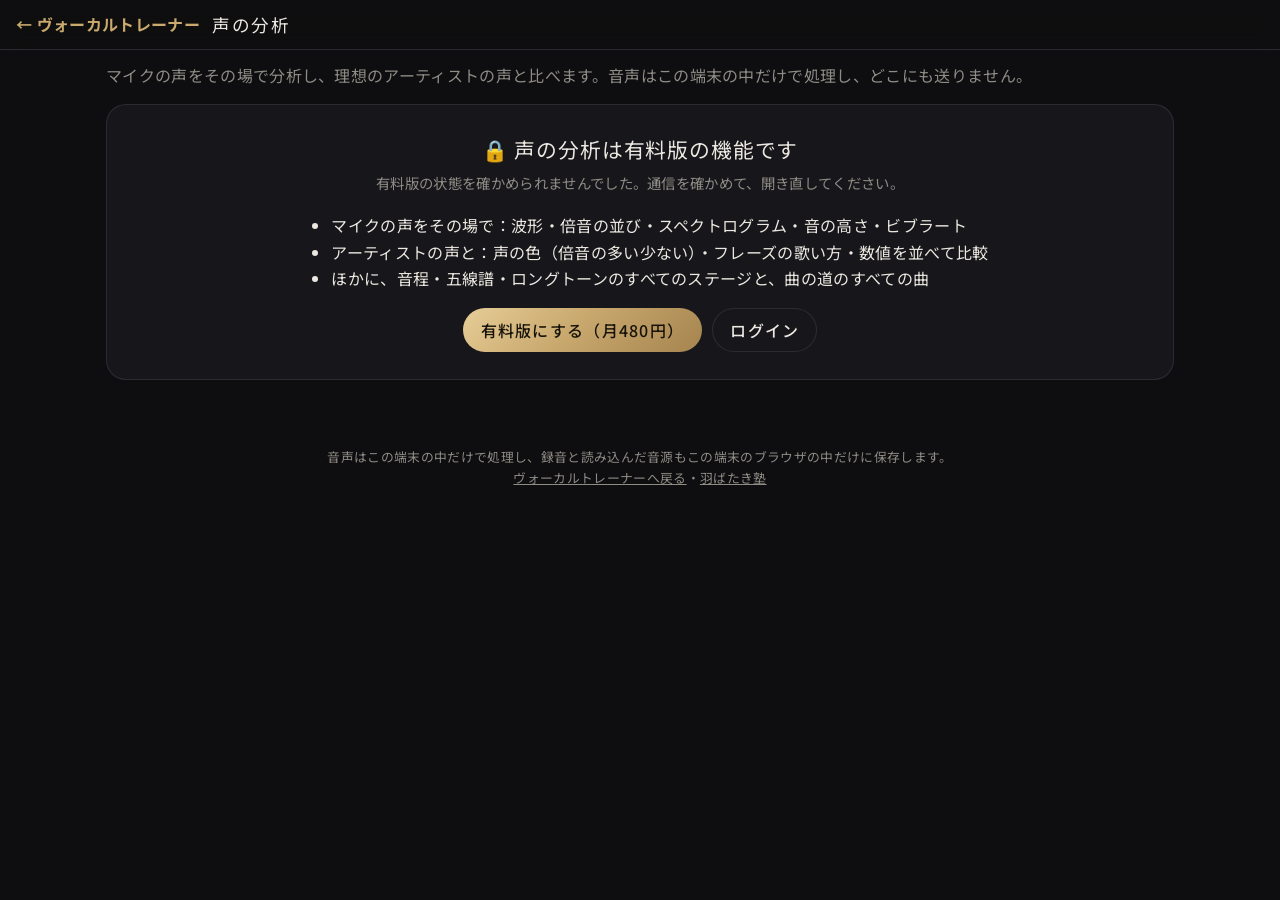
==== commit 815e54e7: "style: 高級志向の「スタジオ」の見た目にする（漆黒×真鍮、共通の studio.css） Co-Authored-By: Claude Opus 5.5 <noreply@anthropic.c" ====
--- a/analyzer/index.html
+++ b/analyzer/index.html
@@ -1,5 +1,5 @@
 <!doctype html>
-<html lang="ja">
+<html lang="ja" data-app="vocal">
 <head>
 <meta charset="utf-8">
 <meta name="viewport" content="width=device-width, initial-scale=1">
@@ -9,7 +9,7 @@
 <meta name="robots" content="noindex">
 <link rel="icon" href="data:image/svg+xml,%3Csvg xmlns='http://www.w3.org/2000/svg' viewBox='0 0 40 40'%3E%3Crect width='40' height='40' rx='12' fill='%23c2367a'/%3E%3Crect x='15' y='7' width='10' height='17' rx='5' fill='%23fff'/%3E%3Cpath d='M11 19a9 9 0 0 0 18 0M20 28v5M15 33h10' fill='none' stroke='%23fff' stroke-width='2.6' stroke-linecap='round'/%3E%3C/svg%3E">
 <link rel="preconnect" href="https://fonts.googleapis.com">
-<link href="https://fonts.googleapis.com/css2?family=Zen+Maru+Gothic:wght@500;700&display=swap" rel="stylesheet">
+<link href="https://fonts.googleapis.com/css2?family=Noto+Sans+JP:wght@300;400;500;700&display=swap" rel="stylesheet">
 <style>
 :root {
   --bg: #fbf2f6; --paper: #fff; --ink: #2d1622; --muted: #7a5d6b; --line: #f0dce6;
@@ -87,6 +87,22 @@
 .busy { font-size: .9rem; color: var(--muted); }
 footer { text-align: center; font-size: .8rem; color: var(--muted); padding: 10px 16px 40px; }
 </style>
+<link rel="stylesheet" href="../studio.css?v=1">
+<style>
+/* スタジオの見た目に合わせた、このページだけの調整 */
+:root { --p-ink: var(--ink); --p-muted: var(--muted); }
+.viz canvas, .overview { background: #08080a !important; }
+.warn { background: rgba(201, 169, 110, .08); color: var(--ink); box-shadow: 0 0 0 1px rgba(201, 169, 110, .3) inset; }
+.clip { background: var(--panel2); }
+.clip.on { box-shadow: 0 0 0 1px var(--gold) inset; }
+.dark { background: #0b0b0d; box-shadow: 0 0 0 1px var(--line) inset; }
+.viz, .m, .band { background: var(--paper); }
+.topbar h1 { font-weight: 400; letter-spacing: .1em; }
+label .pick { display: inline-block; padding: 9px 18px; border-radius: 999px; box-shadow: 0 0 0 1px var(--line) inset; cursor: pointer; letter-spacing: .08em; }
+button.rec { background: transparent; color: var(--ng); box-shadow: 0 0 0 1px var(--ng) inset; }
+table.cmp th, table.cmp td { border-color: var(--line); }
+table.cmp .me { color: var(--accent); } table.cmp .ar { color: #5ad1e6; }
+</style>
 </head>
 <body>
 <header class="topbar">
--- a/studio.css
+++ b/studio.css
@@ -0,0 +1,195 @@
+/* ==========================================================================
+   スタジオ（漆黒×真鍮）— 楽器トレーナー共通の見た目
+   各アプリの index.html の <style> のあとで読み込み、色の変数と部品の形を上書きする。
+   アプリごとの色は <html data-app="…"> で選ぶ。5つのアプリで同じファイルを使う（直したら全部にコピー）
+   ========================================================================== */
+:root {
+  --gold: #c9a96e;
+  --gold-dark: #8c6b37;
+  --gold-grad: linear-gradient(135deg, #e6cd97 0%, #c9a96e 45%, #a5844f 100%);
+  --bg: #0e0e10;
+  --paper: #17171b;
+  --panel2: #1f1f24;
+  --ink: #ece8e1;
+  --muted: #8f8b85;
+  --line: #2b2b31;
+  --ok: #5cc28a;
+  --ng: #e2706f;
+  --play-bg: #0b0b0d;
+  --play-panel: #17171b;
+  --play-ink: #ece8e1;
+  --play-muted: #8f8b85;
+  --radius: 18px;
+  --shadow: 0 0 0 1px var(--line) inset;
+  /* アプリの色（tone: 深い色、accent: 黒の上で読める明るさ） */
+  --tone: #8e3b6a;
+  --accent: #d77fae;
+  --accent-dark: var(--tone);
+  --accent-bright: var(--accent);
+  --accent-soft: rgba(255, 255, 255, .05);
+  color-scheme: dark;
+}
+html[data-app="piano"] { --tone: #3d4f86; --accent: #93a6e3; }
+html[data-app="guitar"] { --tone: #8e2f3a; --accent: #de8f97; }
+html[data-app="bass"] { --tone: #2f6b55; --accent: #7fc6a7; }
+html[data-app="drum"] { --tone: #a5552a; --accent: #e3a072; }
+html[data-app="vocal"] { --tone: #8e3b6a; --accent: #d77fae; }
+
+body {
+  font-family: "Noto Sans JP", "Hiragino Sans", "Yu Gothic", sans-serif !important;
+  font-weight: 400; letter-spacing: .02em; background: var(--bg); color: var(--ink);
+  -webkit-font-smoothing: antialiased;
+}
+h1, h2, h3 { font-weight: 400; letter-spacing: .04em; }
+b, strong { font-weight: 500; }
+::selection { background: rgba(201, 169, 110, .35); }
+
+/* ---- ボタン：沈む立体をやめ、平らな面と細い枠に ---- */
+button {
+  font-weight: 500; letter-spacing: .08em; border-radius: 999px; box-shadow: none;
+  background: var(--gold-grad); color: #17130b; transition: filter .15s, background .15s, transform .06s;
+}
+button:hover:not(:disabled) { background: var(--gold-grad); filter: brightness(1.08); }
+button:active:not(:disabled) { transform: translateY(1px); box-shadow: none; }
+button.ghost, .play button.ghost, .play button.dark, .play .result button.ghost {
+  background: transparent; color: var(--ink); box-shadow: 0 0 0 1px var(--line) inset;
+}
+button.ghost:hover:not(:disabled), .play button.ghost:hover:not(:disabled), .play .result button.ghost:hover:not(:disabled) {
+  background: rgba(255, 255, 255, .05); filter: none;
+}
+button.ghost:active:not(:disabled) { box-shadow: 0 0 0 1px var(--line) inset; }
+button.gold { background: var(--gold-grad); color: #17130b; box-shadow: none; }
+button.gold:hover:not(:disabled) { background: var(--gold-grad); }
+button.icon { background: var(--panel2); color: var(--muted); box-shadow: 0 0 0 1px var(--line) inset; }
+button.link { background: none; color: var(--gold); font-weight: 400; text-decoration: none; border-bottom: 1px solid rgba(201, 169, 110, .4); border-radius: 0; letter-spacing: .04em; }
+button.link:hover:not(:disabled) { background: none; filter: none; color: #e6cd97; }
+button:focus-visible, select:focus-visible, input:focus-visible, a:focus-visible { outline: 2px solid var(--gold); }
+a { color: var(--gold); }
+select, input[type="number"], input[type="text"], input[type="email"], input:not([type]) {
+  background: var(--panel2); color: var(--ink); border: 1px solid var(--line); border-radius: 10px;
+}
+input[type="range"], .check input { accent-color: var(--gold); }
+
+/* ---- 上のバー・タブ ---- */
+.topbar { background: rgba(14, 14, 16, .86); border-bottom: 1px solid var(--line); }
+.brand b { font-weight: 500; letter-spacing: .12em; }
+.brand small { letter-spacing: .3em; font-weight: 400; color: var(--muted); }
+.brand svg { filter: grayscale(1) sepia(.8) saturate(1.6) brightness(.95); }
+.mic-status { background: transparent; color: var(--muted); box-shadow: 0 0 0 1px var(--line) inset; font-weight: 400; letter-spacing: .06em; }
+.mic-status:hover:not(:disabled) { background: rgba(255, 255, 255, .05); filter: none; }
+.tabs { background: var(--bg) !important; }
+.tabs button { background: none; color: var(--muted); font-weight: 400; letter-spacing: .12em; }
+.tabs button:hover:not(:disabled) { background: rgba(255, 255, 255, .04); filter: none; }
+.tabs button[aria-current="page"] { color: var(--gold); }
+@media (max-width: 899px) { .tabs { box-shadow: 0 -1px 0 var(--line); background: rgba(14, 14, 16, .94) !important; } }
+@media (min-width: 900px) { .tabs { box-shadow: 1px 0 0 var(--line); } }
+
+/* ---- カード・見出し ---- */
+.card { background: var(--paper); box-shadow: 0 0 0 1px var(--line) inset; }
+.section-title h2, .page > h1 { font-weight: 300; letter-spacing: .08em; }
+.section-title h2 { font-size: 1.05rem; color: var(--ink); }
+.section-title span { color: var(--muted); }
+.hello h1 { font-weight: 300; font-size: 1.9rem; letter-spacing: .06em; }
+.hello p { color: var(--muted); }
+footer, footer a { color: var(--muted); }
+
+/* 続きからのカード：アプリの色をにじませた黒の面 */
+.continue {
+  background: radial-gradient(120% 140% at 100% 0%, color-mix(in srgb, var(--tone) 75%, transparent) 0%, transparent 62%), var(--paper) !important;
+  box-shadow: 0 0 0 1px var(--line) inset !important; color: var(--ink);
+}
+.continue .kicker { color: var(--gold); letter-spacing: .28em; font-weight: 400; opacity: 1; }
+.continue h2 { font-weight: 400; letter-spacing: .06em; }
+.continue p { color: var(--muted); opacity: 1; }
+.continue .stars-line { color: var(--gold); }
+.continue button.big, .continue button { background: var(--gold-grad) !important; color: #17130b !important; box-shadow: none !important; }
+.continue .chara-hero { opacity: .9; filter: grayscale(.15) drop-shadow(0 8px 14px rgba(0, 0, 0, .5)); }
+
+/* 今日の目標 */
+.ring .track { stroke: var(--line); }
+.ring .fill { stroke: var(--gold); stroke-width: 5; }
+.ring.met .fill { stroke: #e6cd97; }
+.ring b { font-weight: 300; font-size: 1.6rem; }
+.mini, .stat { background: var(--panel2); }
+.mini b, .stat b { font-weight: 300; font-size: 1.5rem; }
+.mini span, .stat span { letter-spacing: .1em; }
+.mini .gold { color: var(--gold); }
+.voice-row, .monitor { background: var(--panel2); color: var(--ink); }
+
+/* ---- ステージの道 ---- */
+.lane-head .ic, .tile .ic {
+  background: var(--panel2) !important; box-shadow: 0 0 0 1px rgba(201, 169, 110, .35) inset; filter: grayscale(1) sepia(.75) saturate(1.3) brightness(1.05);
+}
+.lane h3, .lane-head h3 { font-weight: 500; letter-spacing: .08em; }
+.lane-head .cnt { color: var(--gold); font-weight: 400; letter-spacing: .08em; }
+.node { color: var(--ink); font-weight: 400; }
+.node:hover:not(:disabled) { background: rgba(255, 255, 255, .04); filter: none; }
+.node:not(:last-child)::after { width: 1px; left: 34px; background: var(--line); }
+.node.done:not(:last-child)::after { background: var(--gold-dark); }
+.dot, .node .dot { width: 44px; height: 44px; font-size: .95rem; font-weight: 400; background: transparent; color: var(--muted); box-shadow: 0 0 0 1px var(--line) inset; margin: 4px; }
+.node.done .dot { background: transparent; color: var(--gold); box-shadow: 0 0 0 1px var(--gold) inset; }
+.node.next .dot { background: var(--gold-grad); color: #17130b; box-shadow: 0 0 0 6px rgba(201, 169, 110, .12); animation: studioPulse 2.4s infinite; }
+.node.later .dot, .node.locked .dot { background: transparent; color: #5c5a57; box-shadow: 0 0 0 1px var(--line) inset; }
+.node .nm { font-weight: 500; letter-spacing: .04em; }
+.node.later .nm, .node.locked .nm { color: #a9a49d; }
+.node .st { color: var(--gold); }
+.node .st.none { color: #3a3a40; }
+.node .tag { background: transparent; color: var(--gold); box-shadow: 0 0 0 1px rgba(201, 169, 110, .4) inset; font-weight: 400; letter-spacing: .08em; }
+@keyframes studioPulse { 0%, 100% { box-shadow: 0 0 0 6px rgba(201, 169, 110, .14); } 50% { box-shadow: 0 0 0 11px rgba(201, 169, 110, .04); } }
+.tile { background: var(--paper); color: var(--ink); box-shadow: 0 0 0 1px var(--line) inset; border-radius: 16px; }
+.tile:hover:not(:disabled) { background: var(--panel2); filter: none; }
+.tile:active:not(:disabled) { box-shadow: 0 0 0 1px var(--line) inset; }
+.tile b { font-weight: 500; letter-spacing: .04em; }
+.premium {
+  background: radial-gradient(120% 160% at 0% 0%, rgba(201, 169, 110, .18), transparent 55%), var(--paper) !important;
+  box-shadow: 0 0 0 1px rgba(201, 169, 110, .35) inset !important; color: var(--ink);
+}
+.premium h2 { font-weight: 400; letter-spacing: .06em; }
+.premium h2 em { color: var(--gold); }
+.premium p { color: var(--muted); opacity: 1; }
+.bar { background: var(--panel2); }
+.bar i { background: var(--gold); }
+.siblings { background: var(--paper) !important; box-shadow: 0 0 0 1px var(--line) inset !important; color: var(--ink) !important; }
+.siblings a { background: transparent !important; color: var(--ink) !important; box-shadow: 0 0 0 1px var(--line) inset !important; }
+
+/* ---- 練習の画面 ---- */
+.intro, .meter { background: var(--play-panel); box-shadow: 0 0 0 1px var(--line) inset; }
+.stage-info .rule { color: var(--gold); background: transparent; box-shadow: 0 0 0 1px rgba(201, 169, 110, .3) inset; font-weight: 400; letter-spacing: .06em; }
+.prog { height: 4px; background: var(--line); }
+.prog i { background: var(--gold-grad); }
+.prompt .big { color: var(--ink); font-weight: 300; letter-spacing: .06em; }
+.cue { font-weight: 400; letter-spacing: .12em; }
+.cue.listen { background: transparent; color: var(--gold); box-shadow: 0 0 0 1px rgba(201, 169, 110, .35) inset; }
+.cue.sing { background: transparent; color: var(--accent); box-shadow: 0 0 0 1px color-mix(in srgb, var(--accent) 45%, transparent) inset; }
+.sheet { background: #f4efe5; box-shadow: 0 0 0 1px var(--line), 0 18px 40px rgba(0, 0, 0, .5); border-radius: 14px; }
+.read b { font-weight: 300; }
+.trail-box { background: #08080a; box-shadow: 0 0 0 1px var(--line) inset; }
+.needle-track { height: 8px; background: linear-gradient(90deg, #3a1d1d, #3b3524 38%, rgba(201, 169, 110, .9) 50%, #3b3524 62%, #3a1d1d); }
+#needle { top: -6px; bottom: -6px; width: 3px; margin-left: -1.5px; box-shadow: 0 0 12px rgba(201, 169, 110, .8); }
+.judge span { background: rgba(23, 23, 27, .9); color: var(--ink); }
+.judge.perfect b { color: #e6cd97; }
+.result { background: var(--paper); color: var(--ink); box-shadow: 0 0 0 1px var(--line) inset, 0 24px 60px rgba(0, 0, 0, .6); }
+.result h2 { font-weight: 400; letter-spacing: .08em; }
+.stars span { color: #2f2f35; }
+.stars span.on { color: var(--gold); text-shadow: none; }
+.result .best { background: transparent; color: var(--gold); box-shadow: 0 0 0 1px var(--gold) inset; font-weight: 400; }
+
+/* ---- 下から出る画面・ダイアログ ---- */
+dialog.sheet-dlg { background: var(--paper); color: var(--ink); box-shadow: 0 0 0 1px var(--line), 0 30px 80px rgba(0, 0, 0, .7); }
+dialog.sheet-dlg::backdrop { background: rgba(0, 0, 0, .65); }
+.dlg-head h2 { font-weight: 400; letter-spacing: .08em; }
+.voices button { background: var(--panel2); color: var(--ink); box-shadow: 0 0 0 1px var(--line) inset; border-radius: 14px; }
+.voices button:hover:not(:disabled) { background: var(--panel2); filter: brightness(1.15); }
+.voices button[aria-pressed="true"] { box-shadow: 0 0 0 1px var(--gold) inset; }
+.rg-live { color: var(--gold); font-weight: 300; }
+.rg-vals div { background: var(--panel2); }
+.rg-vals div.cur { box-shadow: 0 0 0 1px var(--gold) inset; }
+.acct-code { background: var(--panel2); color: var(--gold); }
+.level { background: var(--line); }
+.level i { background: var(--gold); }
+.help td, .help th { border-color: var(--line); }
+.toast { background: var(--panel2); color: var(--ink); box-shadow: 0 0 0 1px var(--line) inset, 0 8px 24px rgba(0, 0, 0, .5); font-weight: 400; }
+
+/* ---- 有料版の印：錠前の絵文字をやめ、真鍮の細い文字に ---- */
+.tile.locked b::after { content: "PREMIUM"; display: inline-block; margin-left: 8px; padding: 0 7px; font-size: .6rem; font-weight: 400; letter-spacing: .2em; vertical-align: 2px; color: var(--gold); box-shadow: 0 0 0 1px rgba(201, 169, 110, .45) inset; border-radius: 999px; }
+.node.locked .dot { filter: grayscale(1) brightness(.8); font-size: .8rem; }
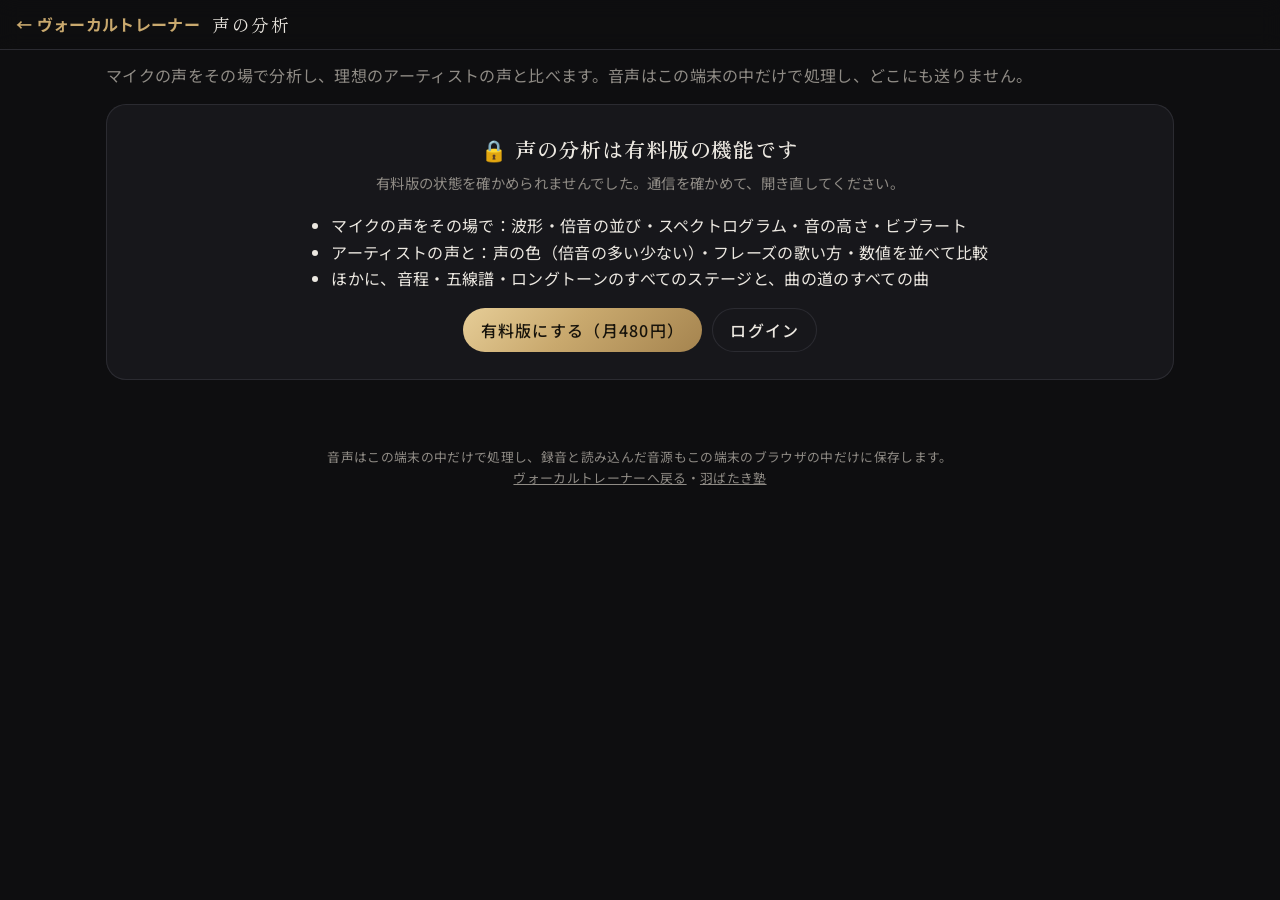
==== commit cd243750: "style: 見出しを Zen オールド明朝、大きな数字を Inter にする 共通の studio.css で、見出しを明朝、目標の輪・連続日数などの数字を Inter（等幅数字）に。 本文は No" ====
--- a/analyzer/index.html
+++ b/analyzer/index.html
@@ -87,7 +87,7 @@
 .busy { font-size: .9rem; color: var(--muted); }
 footer { text-align: center; font-size: .8rem; color: var(--muted); padding: 10px 16px 40px; }
 </style>
-<link rel="stylesheet" href="../studio.css?v=1">
+<link rel="stylesheet" href="../studio.css?v=3">
 <style>
 /* スタジオの見た目に合わせた、このページだけの調整 */
 :root { --p-ink: var(--ink); --p-muted: var(--muted); }
--- a/studio.css
+++ b/studio.css
@@ -1,3 +1,4 @@
+@import url("https://fonts.googleapis.com/css2?family=Zen+Old+Mincho:wght@500;600&family=Inter:wght@300;400&display=swap");
 /* ==========================================================================
    スタジオ（漆黒×真鍮）— 楽器トレーナー共通の見た目
    各アプリの index.html の <style> のあとで読み込み、色の変数と部品の形を上書きする。
@@ -41,6 +42,17 @@
   -webkit-font-smoothing: antialiased;
 }
 h1, h2, h3 { font-weight: 400; letter-spacing: .04em; }
+
+/* フォント：見出しは Zen オールド明朝、大きな数字は Inter、本文は Noto Sans JP（2026-11-13） */
+:root {
+  --serif: "Zen Old Mincho", "Hiragino Mincho ProN", "Yu Mincho", serif;
+  --num: "Inter", "Noto Sans JP", sans-serif;
+}
+h1, h2, h3, .hello h1, .continue h2, .lane-head h3, .lane h3, dialog h2, dialog h3 { font-family: var(--serif) !important; font-weight: 600; }
+.hello h1, .section-title h2, .page > h1 { font-weight: 500; }
+.ring b, .mini b, .stat b, .price-card b, .read b, .rg-live, .count {
+  font-family: var(--num) !important; font-variant-numeric: tabular-nums; letter-spacing: -.01em;
+}
 b, strong { font-weight: 500; }
 ::selection { background: rgba(201, 169, 110, .35); }
 
@@ -193,3 +205,67 @@
 /* ---- 有料版の印：錠前の絵文字をやめ、真鍮の細い文字に ---- */
 .tile.locked b::after { content: "PREMIUM"; display: inline-block; margin-left: 8px; padding: 0 7px; font-size: .6rem; font-weight: 400; letter-spacing: .2em; vertical-align: 2px; color: var(--gold); box-shadow: 0 0 0 1px rgba(201, 169, 110, .45) inset; border-radius: 999px; }
 .node.locked .dot { filter: grayscale(1) brightness(.8); font-size: .8rem; }
+
+/* ---- 曲のカード・バッジ・はじめての案内・お支払い（読譜・ギター・ベース・ドラムで使う部品） ---- */
+.song-card { background: var(--paper); box-shadow: 0 0 0 1px var(--line) inset; }
+.song-card:hover:not(:disabled) { background: var(--panel2); box-shadow: 0 0 0 1px rgba(201, 169, 110, .35) inset, 0 14px 30px rgba(0, 0, 0, .5); filter: none; }
+.cover { filter: saturate(.45) brightness(.72) contrast(1.05); }
+.song-card:hover .cover { filter: saturate(.6) brightness(.82); }
+.cover .tag { background: rgba(14, 14, 16, .78) !important; color: var(--ink) !important; font-weight: 400; letter-spacing: .1em; }
+.cover .tag.free { color: var(--ok) !important; }
+.cover .tag.lock { color: var(--gold) !important; }
+.diff i { background: var(--line); }
+.diff i.on { background: var(--gold); }
+.badge { font-weight: 400; }
+.badge i { background: var(--panel2) !important; box-shadow: 0 0 0 1px var(--line) inset !important; color: var(--muted); }
+.badge.got i { background: var(--gold-grad) !important; box-shadow: none !important; color: #17130b; }
+.cta { background: transparent !important; color: var(--ink) !important; box-shadow: 0 0 0 1px rgba(201, 169, 110, .4) inset; }
+.seg { background: var(--panel2); }
+.seg button { background: transparent; color: var(--muted); }
+.seg button:hover:not(:disabled) { background: rgba(255, 255, 255, .05); }
+.seg button[aria-pressed="true"] { background: var(--paper); color: var(--gold); box-shadow: 0 0 0 1px var(--line) inset; }
+.pay-hero { background: radial-gradient(120% 140% at 100% 0%, color-mix(in srgb, var(--tone) 80%, transparent), transparent 65%), var(--panel2) !important; color: var(--ink) !important; }
+.pay-hero .crown { filter: grayscale(1) sepia(.8) saturate(1.6); }
+.benefits li::before { background: transparent !important; color: var(--gold) !important; box-shadow: 0 0 0 1px rgba(201, 169, 110, .5) inset; font-weight: 400; }
+.price-card { background: rgba(201, 169, 110, .06) !important; box-shadow: 0 0 0 1px var(--gold) inset !important; }
+.price-card b { font-weight: 300; }
+.choice { background: var(--paper); color: var(--ink); box-shadow: 0 0 0 1px var(--line) inset; }
+.choice:hover:not(:disabled) { background: var(--panel2); filter: none; }
+.choice:active:not(:disabled) { box-shadow: 0 0 0 1px var(--line) inset; }
+.choice .ic { filter: grayscale(1) sepia(.75) saturate(1.3) brightness(1.05); }
+.ob-dots i { background: var(--line); }
+.ob-dots i.on { background: var(--gold); }
+.ob-step h2 { font-weight: 400; letter-spacing: .06em; }
+.kb-nav-win { border-color: var(--gold) !important; }
+.midi-status { background: transparent; color: var(--muted); box-shadow: 0 0 0 1px var(--line) inset; font-weight: 400; letter-spacing: .06em; }
+/* 鍵盤：象牙と黒檀 */
+.kb-box, .kb-wrap { background: #08080a !important; box-shadow: 0 0 0 1px var(--line) inset !important; }
+.key.white { background: linear-gradient(#e9e3d6, #f6f1e7 30%) !important; box-shadow: inset 0 -4px 0 #d6cdbb, inset -1px 0 0 #b8ae9a !important; }
+.key.black { background: linear-gradient(#1c1c1f, #2c2c31) !important; box-shadow: inset 0 -3px 0 #050506, 0 2px 3px rgba(0, 0, 0, .5) !important; }
+.key.c-label::after { color: #9b927f; }
+.key.ok { background: #5cc28a !important; }
+.key.ng { background: var(--ng) !important; }
+.key.hint { background: var(--gold) !important; }
+.kb-nav { background: #111114 !important; }
+.node .paid { background: transparent !important; color: var(--gold) !important; box-shadow: 0 0 0 1px rgba(201, 169, 110, .45) inset; font-weight: 400; letter-spacing: .1em; }
+.fb-box { background: #08080a !important; box-shadow: 0 0 0 1px var(--line) inset, 0 18px 40px rgba(0, 0, 0, .4) !important; }
+
+/* ---- ドラム：黒い打面にニッケルのリム、真鍮のシンバル ---- */
+.score-wrap { background: #f4efe5 !important; box-shadow: 0 0 0 1px var(--line), 0 18px 40px rgba(0, 0, 0, .5) !important; border-radius: 14px !important; }
+.pads { background: radial-gradient(ellipse at 50% 115%, #24242a 0%, #0b0b0d 72%) !important; box-shadow: 0 0 0 1px var(--line) inset !important; }
+button.pad {
+  border: 2px solid #8d877d !important; color: var(--ink) !important; font-weight: 500 !important; letter-spacing: .04em;
+  background: radial-gradient(circle at 50% 38%, #2c2c32 0 55%, #1a1a1e 100%) !important;
+  box-shadow: 0 0 0 4px #121215, 0 0 0 5px #3a3833, 0 8px 18px rgba(0, 0, 0, .55) !important; filter: none;
+}
+button.pad:hover:not(:disabled) { background: radial-gradient(circle at 50% 38%, #34343b 0 55%, #1f1f24 100%) !important; filter: none; }
+button.pad.cym {
+  border-color: #6b5326 !important; color: #1c150a !important;
+  background: repeating-radial-gradient(circle at 50% 50%, #c4a466 0 2px, #a6864f 2px 4px) !important;
+  box-shadow: 0 0 0 1px rgba(0, 0, 0, .4), 0 8px 18px rgba(0, 0, 0, .55) !important;
+}
+button.pad.cym:hover:not(:disabled) { background: repeating-radial-gradient(circle at 50% 50%, #d2b278 0 2px, #b2925b 2px 4px) !important; }
+button.pad.cym kbd { color: #3d3016 !important; }
+button.pad.foot { border-color: #5d5850 !important; background: radial-gradient(circle at 50% 38%, #26262b 0 48%, #151518 100%) !important; }
+button.pad.hit { box-shadow: 0 0 0 4px #121215, 0 0 0 7px var(--gold), 0 0 26px rgba(201, 169, 110, .55) !important; }
+.field input, #latencyInput { background: var(--panel2) !important; color: var(--ink) !important; border: 1px solid var(--line) !important; }
